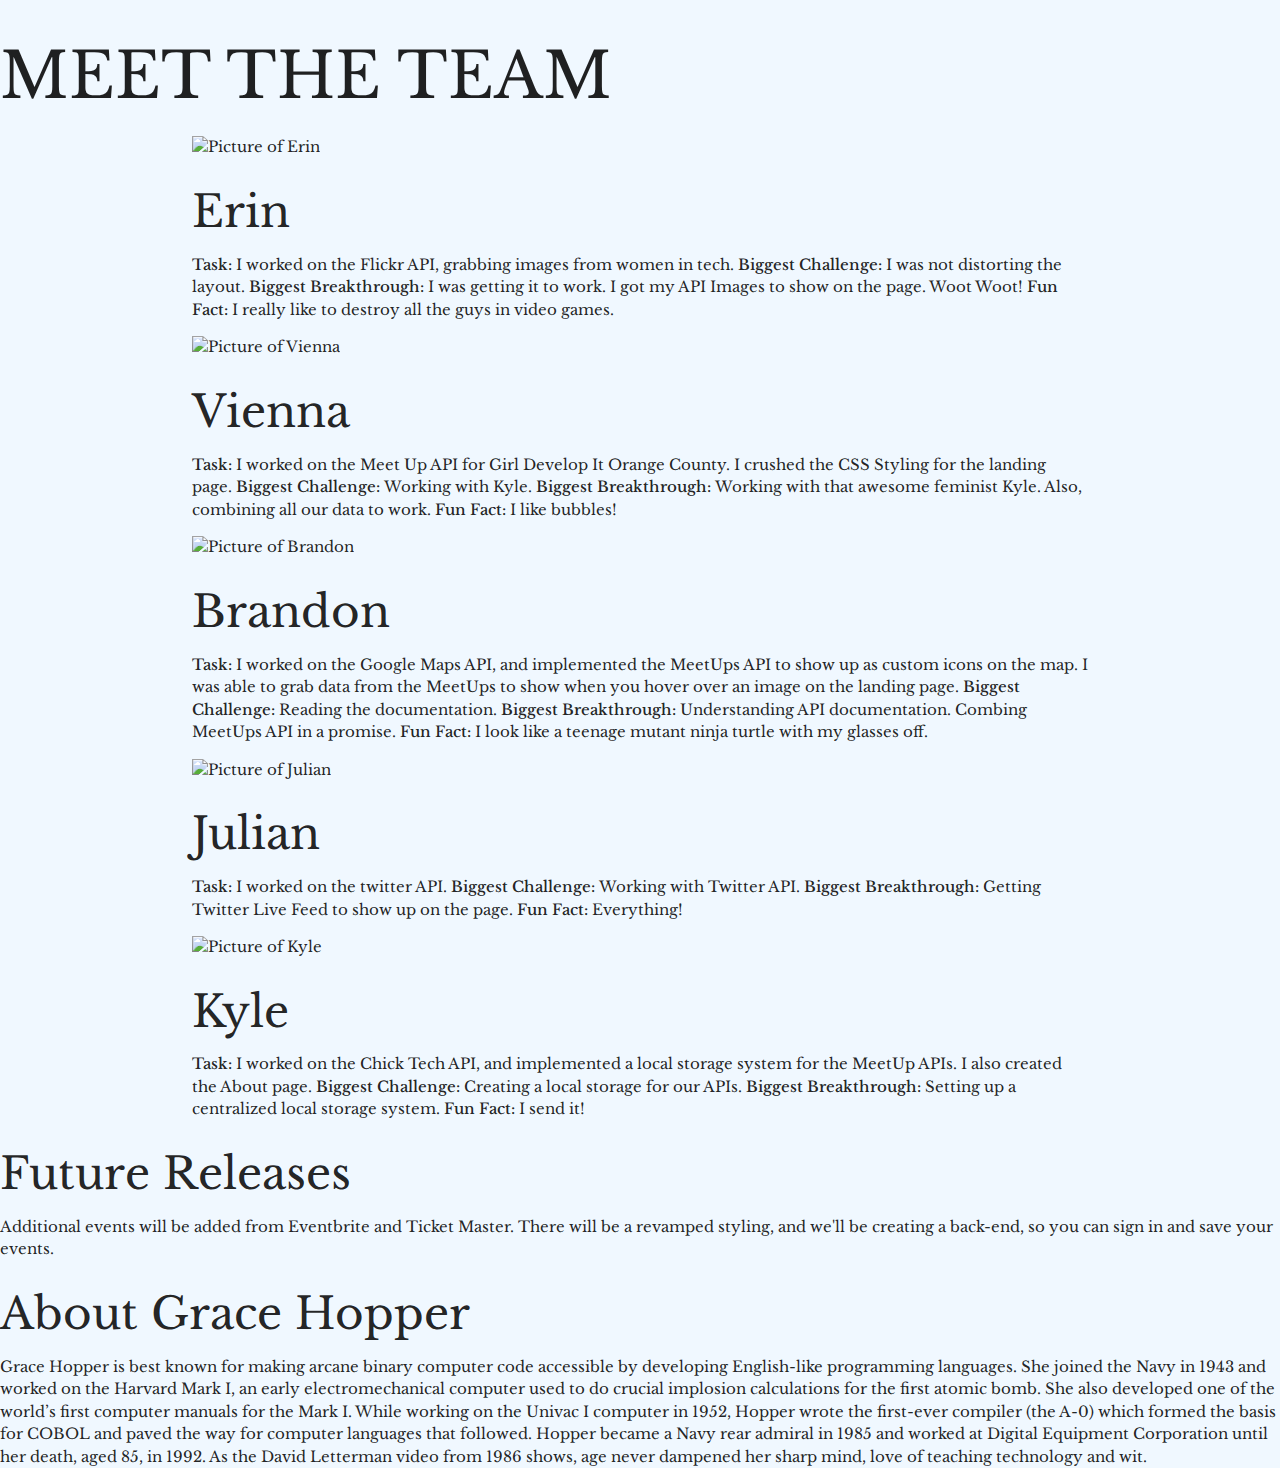
==== about.html @ a115a99a "minor css changes to aboutme page" ====
<!DOCTYPE html>

<html lang="en">
<head>
    <meta charset="UTF-8">
    <meta name="viewport" content="width=device-width, initial-scale=1.0">
    <meta http-equiv="X-UA-Compatible" content="ie=edge">
    <title>About Us</title>
    <link href="https://fonts.googleapis.com/css?family=Libre+Baskerville" rel="stylesheet">
    <link rel="stylesheet" href="https://cdnjs.cloudflare.com/ajax/libs/materialize/1.0.0/css/materialize.min.css">
    <link rel="stylesheet" href="about.css">
</head>
<body>

<header>
    <div class="headerContainer">
        <h1>MEET THE TEAM</h1>
    </div>
</header>

<div class="body-container container">
    <div class="erinContainer">
        <img src="erinImg.JPG" alt="Picture of Erin" class="erin">
        <h3>Erin</h3>
        <p><strong>Task: </strong>I worked on the Flickr API, grabbing images from women in tech. <strong>Biggest Challenge: </strong>I was not distorting the layout. <strong>Biggest Breakthrough: </strong>I was
            getting it to work. I got my API Images to show on the page. Woot Woot! <strong>Fun Fact: </strong>I really like to destroy all the guys in video games.</p>
    </div>
    
    <div class="viennaContainer">
        <img src="viennaImg.JPG" alt="Picture of Vienna" class="vienna">
        <h3>Vienna</h3>
        <p><strong>Task: </strong>I worked on the Meet Up API for Girl Develop It Orange County. I crushed the CSS Styling for the landing page. <strong>Biggest Challenge: </strong>Working with Kyle.
            <strong>Biggest Breakthrough: </strong>Working with that awesome feminist Kyle. Also, combining all our data to work. <strong>Fun Fact: </strong> I like bubbles!
        </p>
    </div>
    
    <div class="brandonContainer">
        <img src="brandonImg.JPG" alt="Picture of Brandon" class="brandon">
        <h3>Brandon</h3>
        <p><strong>Task: </strong>I worked on the Google Maps API, and implemented the MeetUps API to show up as custom icons on the map. I was able to grab data from the MeetUps to
            show when you hover over an image on the landing page. <strong>Biggest Challenge: </strong>Reading the documentation. <strong>Biggest Breakthrough: </strong>Understanding API documentation. Combing MeetUps API in a promise.
            <strong>Fun Fact: </strong>I look like a teenage mutant ninja turtle with my glasses off.</p>
    </div>
    
    <div class="julianContainer">
        <img src="julianImg.JPG" alt="Picture of Julian" class="julian">
        <h3>Julian</h3>
        <p><strong>Task: </strong>I worked on the twitter API. <strong>Biggest Challenge: </strong>Working with Twitter API. <strong>Biggest Breakthrough: </strong>Getting Twitter Live Feed to show up on the page.
        <strong>Fun Fact: </strong>Everything!</p>
    </div>
    
    <div class="kyleContainer">
        <img src="kyle.JPG" alt="Picture of Kyle" class="kyle">
        <h3>Kyle</h3>
        <p><strong>Task: </strong>I worked on the Chick Tech API, and implemented a local storage system for the MeetUp APIs. I also created the About page. <strong>Biggest Challenge: </strong>Creating a local storage for our APIs.
            <strong>Biggest Breakthrough: </strong>Setting up a centralized local storage system. <strong>Fun Fact: </strong>I send it!</p>
    </div>
        
</div>

    <div class="futureReleases">
        <h3>Future Releases</h3>
        <p>Additional events will be added from Eventbrite and Ticket Master. There will be a revamped styling, and we'll be creating a back-end, so you can sign in and save your events.</p>

        <h3>About Grace Hopper</h3>

        <p>Grace Hopper is best known for making arcane binary computer code accessible by developing English-like programming languages. She joined the Navy in 1943 and worked on the Harvard Mark I, an early electromechanical computer used to do crucial implosion calculations for the first atomic bomb. She also developed one of the world’s first computer manuals for the Mark I.

            While working on the Univac I computer in 1952, Hopper wrote the first-ever compiler (the A-0) which formed the basis for COBOL and paved the way for computer languages that followed. Hopper became a Navy rear admiral in 1985 and worked at Digital Equipment Corporation until her death, aged 85, in 1992. As the David Letterman video from 1986 shows, age never dampened her sharp mind, love of teaching technology and wit.</p>
    </div>
</body>
</html>
---- about.css ----
body {
    margin: 0;
    height: 100vh;
    width: 100vw;
    font-family: "Libre Baskerville", serif;
    background-color: aliceblue;
    /*display: flex;*/
    /*justify-content: space-between;*/

}

img {
    width: 20%;
    height: 50%;
}
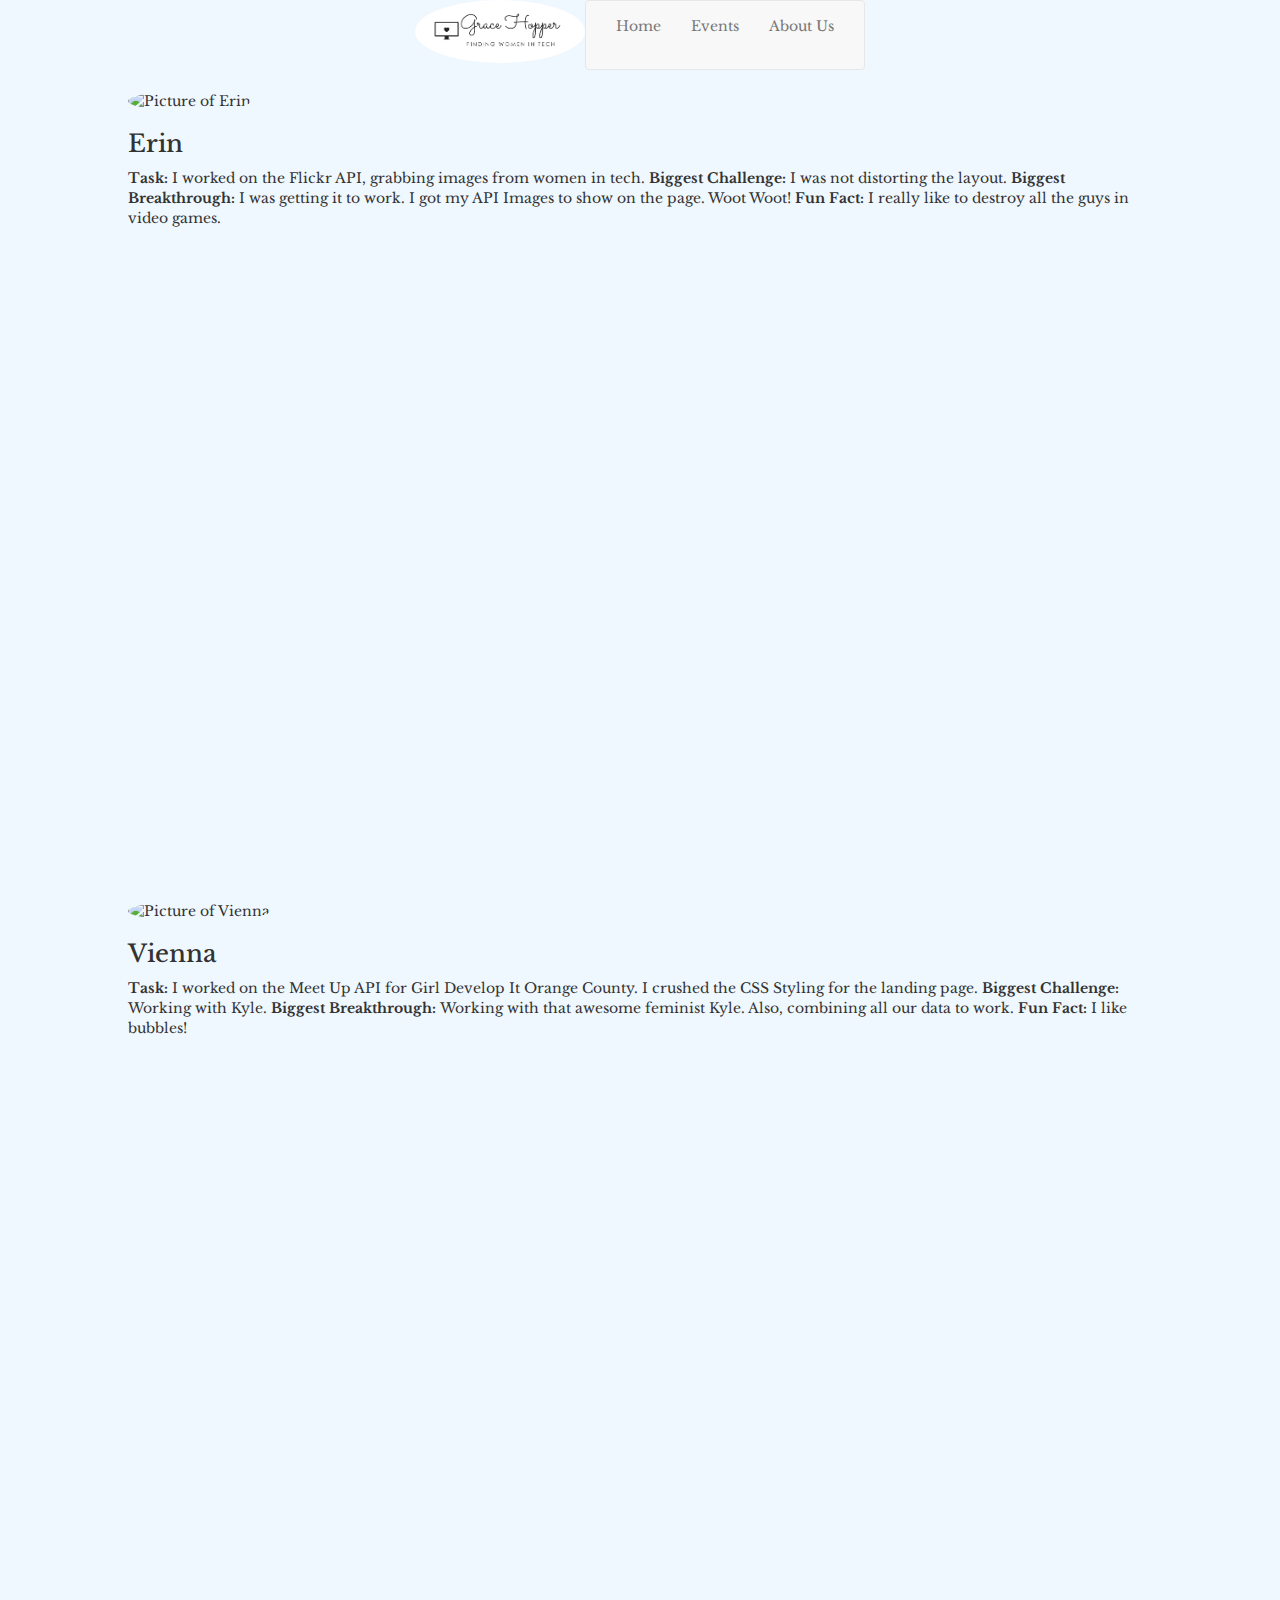
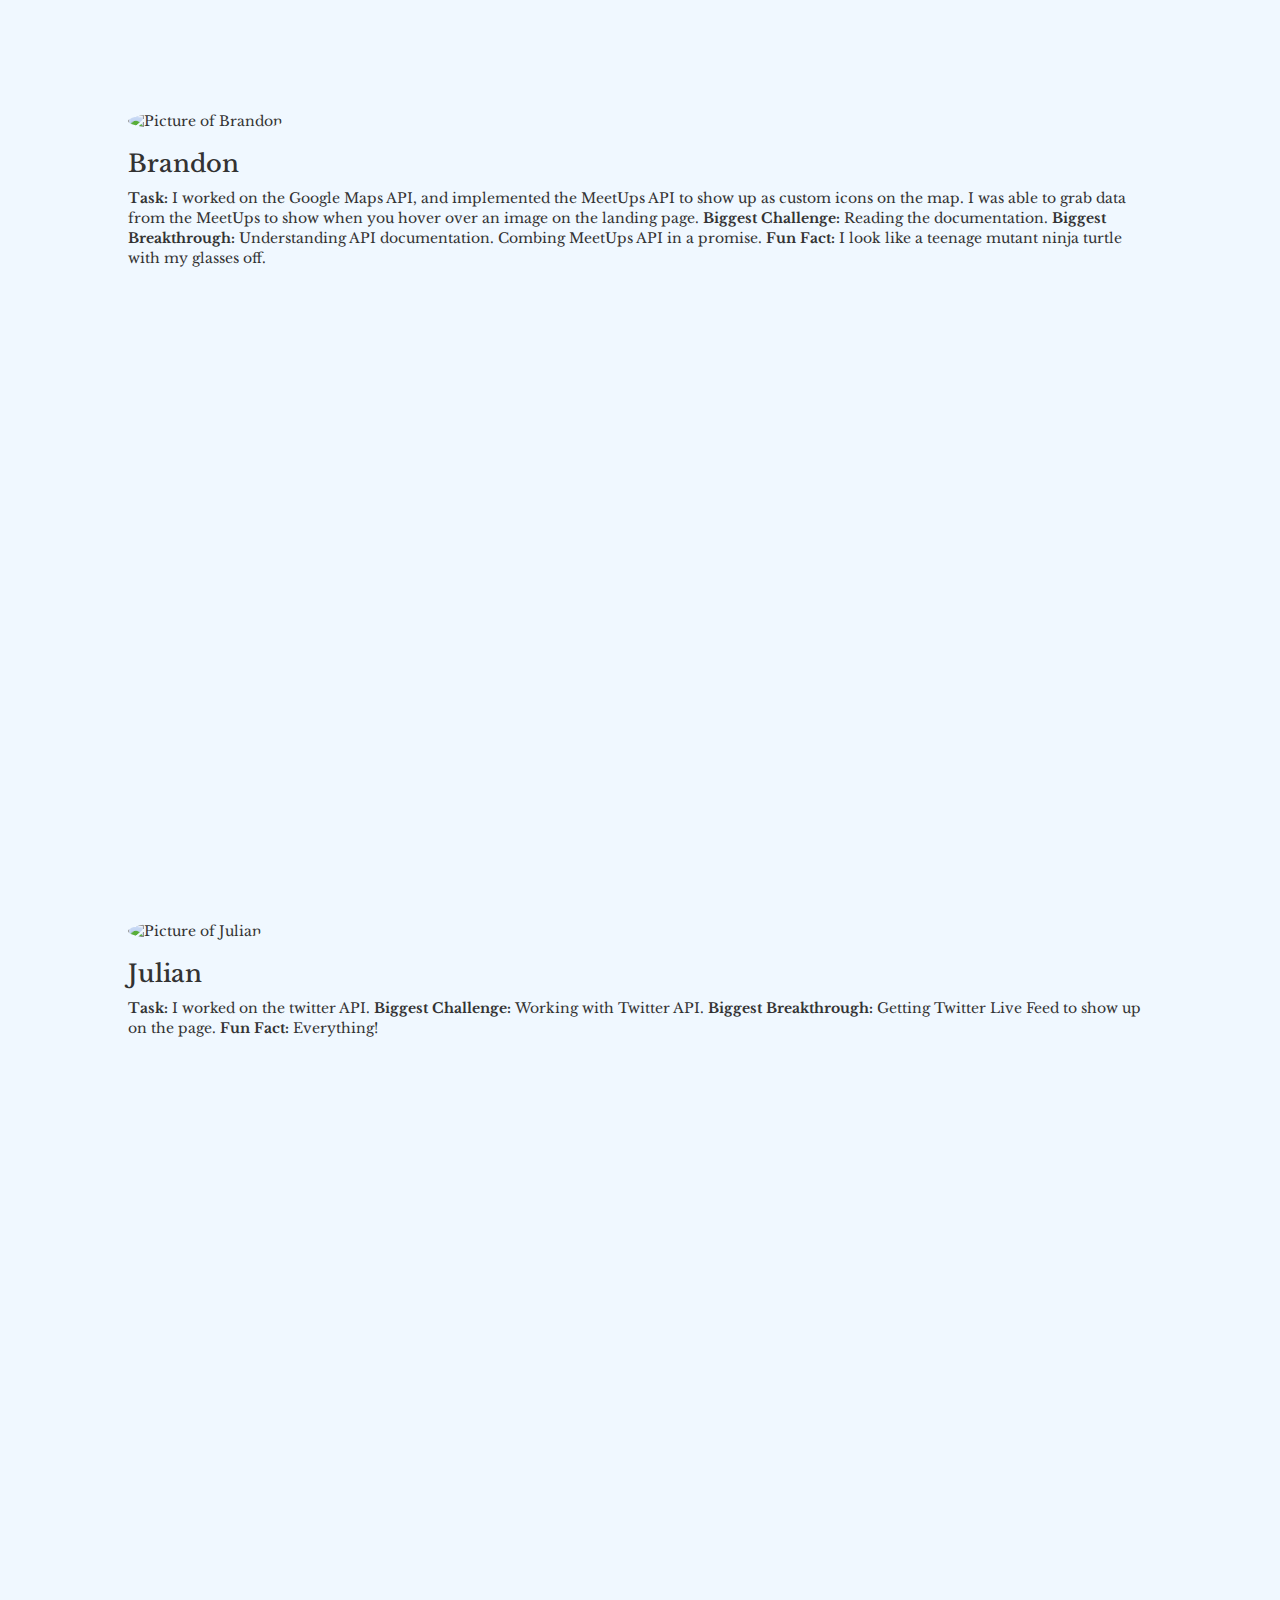
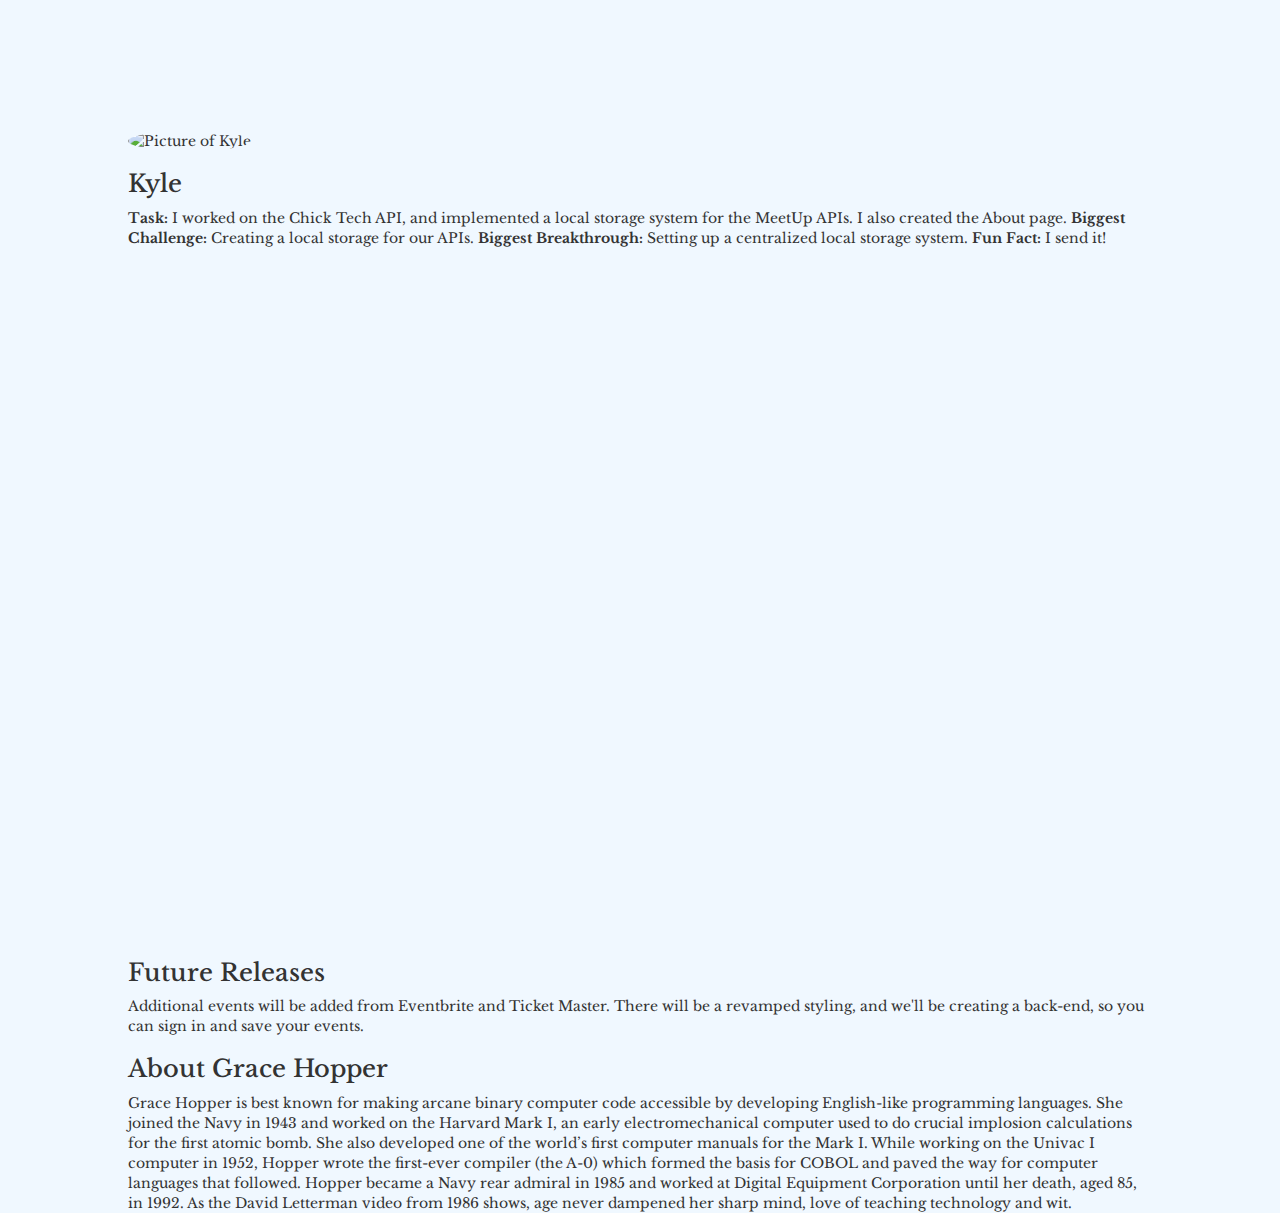
==== commit db752b9c: "Added some css" ====
--- a/about.html
+++ b/about.html
@@ -1,31 +1,55 @@
-<!DOCTYPE html>
-
+<!doctype html>
 <html lang="en">
 <head>
     <meta charset="UTF-8">
-    <meta name="viewport" content="width=device-width, initial-scale=1.0">
+    <meta name="viewport"
+          content="width=device-width, user-scalable=no, initial-scale=1.0, maximum-scale=1.0, minimum-scale=1.0">
     <meta http-equiv="X-UA-Compatible" content="ie=edge">
     <title>About Us</title>
+    <script src="https://code.jquery.com/jquery.min.js"></script>
+    <link href="https://maxcdn.bootstrapcdn.com/bootstrap/3.3.6/css/bootstrap.min.css" rel="stylesheet" type="text/css" />
+    <script src="https://maxcdn.bootstrapcdn.com/bootstrap/3.3.6/js/bootstrap.min.js"></script>
+    <script src="chickTech.js"></script>
+    <script src="girldev.js"></script>
+    <script src="main.js"></script>
     <link href="https://fonts.googleapis.com/css?family=Libre+Baskerville" rel="stylesheet">
-    <link rel="stylesheet" href="https://cdnjs.cloudflare.com/ajax/libs/materialize/1.0.0/css/materialize.min.css">
     <link rel="stylesheet" href="about.css">
 </head>
 <body>
 
-<header>
-    <div class="headerContainer">
-        <h1>MEET THE TEAM</h1>
-    </div>
-</header>
+    <header>
+            <img class = "headerImg" src="images/headerTitle.png" alt="Grace Hopper">
+    
+            <nav class="navbar navbar-default">
+                <div>
+                    <div class="navbar-header">
+                        <button type="button" class="navbar-toggle" data-toggle="collapse" data-target="#bs-example-navbar-collapse-1" aria-expanded="false">
+                            <span class="sr-only">Toggle navigation</span>
+                            <span class="icon-bar"></span>
+                            <span class="icon-bar"></span>
+                            <span class="icon-bar"></span>
+                        </button>
+                    </div>
+                
+                    <div class="collapse navbar-collapse" id="bs-example-navbar-collapse-1">
+                        <ul class="nav navbar-nav">
+                            <li class = "navigation-li"><a href="index.html">Home</a></li>
+                            <li class = "navigation-li"><a href="index.html">Events</a></li>
+                            <li class = "navigation-li"><a href="about.html">About Us</a></li>
+                        </ul>
+                    </div>
+                    
+                </div>
+            </nav>
+        </header>
 
-<div class="body-container container">
     <div class="erinContainer">
         <img src="erinImg.JPG" alt="Picture of Erin" class="erin">
         <h3>Erin</h3>
         <p><strong>Task: </strong>I worked on the Flickr API, grabbing images from women in tech. <strong>Biggest Challenge: </strong>I was not distorting the layout. <strong>Biggest Breakthrough: </strong>I was
             getting it to work. I got my API Images to show on the page. Woot Woot! <strong>Fun Fact: </strong>I really like to destroy all the guys in video games.</p>
     </div>
-    
+
     <div class="viennaContainer">
         <img src="viennaImg.JPG" alt="Picture of Vienna" class="vienna">
         <h3>Vienna</h3>
@@ -33,7 +57,7 @@
             <strong>Biggest Breakthrough: </strong>Working with that awesome feminist Kyle. Also, combining all our data to work. <strong>Fun Fact: </strong> I like bubbles!
         </p>
     </div>
-    
+
     <div class="brandonContainer">
         <img src="brandonImg.JPG" alt="Picture of Brandon" class="brandon">
         <h3>Brandon</h3>
@@ -41,22 +65,20 @@
             show when you hover over an image on the landing page. <strong>Biggest Challenge: </strong>Reading the documentation. <strong>Biggest Breakthrough: </strong>Understanding API documentation. Combing MeetUps API in a promise.
             <strong>Fun Fact: </strong>I look like a teenage mutant ninja turtle with my glasses off.</p>
     </div>
-    
+
     <div class="julianContainer">
         <img src="julianImg.JPG" alt="Picture of Julian" class="julian">
         <h3>Julian</h3>
         <p><strong>Task: </strong>I worked on the twitter API. <strong>Biggest Challenge: </strong>Working with Twitter API. <strong>Biggest Breakthrough: </strong>Getting Twitter Live Feed to show up on the page.
         <strong>Fun Fact: </strong>Everything!</p>
     </div>
-    
+
     <div class="kyleContainer">
         <img src="kyle.JPG" alt="Picture of Kyle" class="kyle">
         <h3>Kyle</h3>
         <p><strong>Task: </strong>I worked on the Chick Tech API, and implemented a local storage system for the MeetUp APIs. I also created the About page. <strong>Biggest Challenge: </strong>Creating a local storage for our APIs.
             <strong>Biggest Breakthrough: </strong>Setting up a centralized local storage system. <strong>Fun Fact: </strong>I send it!</p>
     </div>
-        
-</div>
 
     <div class="futureReleases">
         <h3>Future Releases</h3>
@@ -64,6 +86,7 @@
 
         <h3>About Grace Hopper</h3>
 
+        <!--copied from https://www.engadget.com/2016/11/18/margaret-hamilton-grace-hopper-presidential-medal-of-freedom/-->
         <p>Grace Hopper is best known for making arcane binary computer code accessible by developing English-like programming languages. She joined the Navy in 1943 and worked on the Harvard Mark I, an early electromechanical computer used to do crucial implosion calculations for the first atomic bomb. She also developed one of the world’s first computer manuals for the Mark I.
 
             While working on the Univac I computer in 1952, Hopper wrote the first-ever compiler (the A-0) which formed the basis for COBOL and paved the way for computer languages that followed. Hopper became a Navy rear admiral in 1985 and worked at Digital Equipment Corporation until her death, aged 85, in 1992. As the David Letterman video from 1986 shows, age never dampened her sharp mind, love of teaching technology and wit.</p>
--- a/about.css
+++ b/about.css
@@ -9,7 +9,59 @@
 
 }
 
+header {
+    height: 10%;
+    width: 100%;
+    display: flex;
+    justify-content: center;
+}
+
+.headerContainer {
+    display: flex;
+}
+
+
+
 img {
-    width: 20%;
-    height: 50%;
+    width: auto;
+    height: 70%;
+    border-radius: 50%;
+
+
 }
+
+.erinContainer {
+    height: 90%;
+    width: 80%;
+    margin: 0 auto;
+}
+
+.viennaContainer {
+    height: 90%;
+    width: 80%;
+    margin: 0 auto;
+}
+
+.brandonContainer {
+    height: 90%;
+    width: 80%;
+    margin: 0 auto;
+}
+
+.julianContainer {
+    height: 90%;
+    width: 80%;
+    margin: 0 auto;
+}
+
+.kyleContainer {
+    height: 90%;
+    width: 80%;
+    margin: 0 auto;
+}
+
+.futureReleases {
+    width: 80%;
+    margin: 0 auto;
+}
+
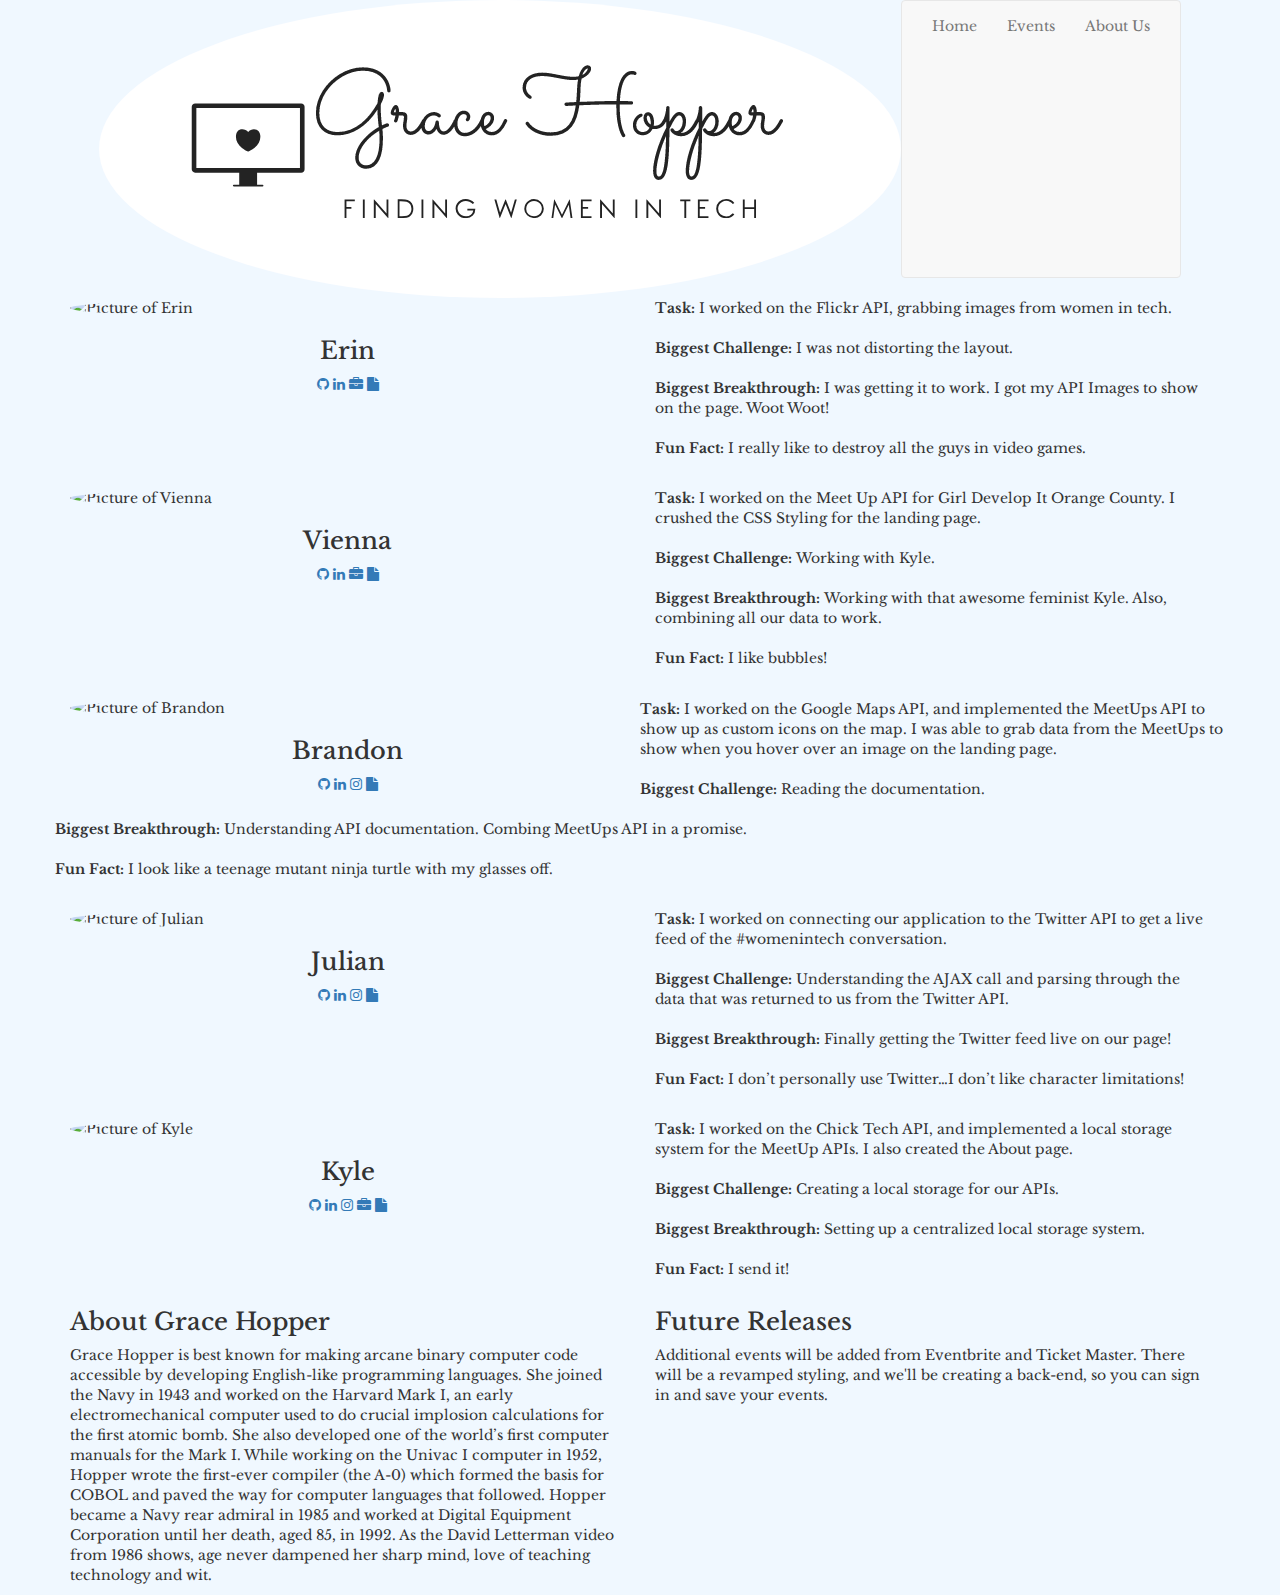
==== commit 53362169: "Added links" ====
--- a/about.html
+++ b/about.html
@@ -3,7 +3,7 @@
 <head>
     <meta charset="UTF-8">
     <meta name="viewport"
-          content="width=device-width, user-scalable=no, initial-scale=1.0, maximum-scale=1.0, minimum-scale=1.0">
+          content="width=device-width, initial-scale=1.0">
     <meta http-equiv="X-UA-Compatible" content="ie=edge">
     <title>About Us</title>
     <script src="https://code.jquery.com/jquery.min.js"></script>
@@ -13,83 +13,189 @@
     <script src="girldev.js"></script>
     <script src="main.js"></script>
     <link href="https://fonts.googleapis.com/css?family=Libre+Baskerville" rel="stylesheet">
+    <link rel="stylesheet" href="https://cdnjs.cloudflare.com/ajax/libs/font-awesome/4.7.0/css/font-awesome.min.css">
     <link rel="stylesheet" href="about.css">
 </head>
 <body>
-
-    <header>
-            <img class = "headerImg" src="images/headerTitle.png" alt="Grace Hopper">
+    <div class="container">
+        <header>
+                <img class = "headerImg" src="images/headerTitle.png" alt="Grace Hopper">
+        
+                <nav class="navbar navbar-default">
+                    <div>
+                        <div class="navbar-header">
+                            <button type="button" class="navbar-toggle" data-toggle="collapse" data-target="#bs-example-navbar-collapse-1" aria-expanded="false">
+                                <span class="sr-only">Toggle navigation</span>
+                                <span class="icon-bar"></span>
+                                <span class="icon-bar"></span>
+                                <span class="icon-bar"></span>
+                            </button>
+                        </div>
+                    
+                        <div class="collapse navbar-collapse" id="bs-example-navbar-collapse-1">
+                            <ul class="nav navbar-nav">
+                                <li class = "navigation-li"><a href="index.html">Home</a></li>
+                                <li class = "navigation-li"><a href="index.html">Events</a></li>
+                                <li class = "navigation-li"><a href="about.html">About Us</a></li>
+                            </ul>
+                        </div>
+                        
+                    </div>
+                </nav>
+            </header>
+    </div>
+
+    <!-- erin container DONE (Need Social Links) -->
+        <div class="container">
+
+            <div class="row">
+                <div class="col-md-6 col-xs-12">
+                    <img src="images/erinImg.JPG" alt="Picture of Erin" class="person center-block">
+                    <h3 class="text-center">Erin</h3>
+                    <p class="social-links text-center">
+                        <a href="https://github.com/erintait" target="_blank"><i class="fa fa-github"></i></a>
+                        <a href="https://www.linkedin.com/in/erinmtait/" target="_blank"><i class="fa fa-linkedin"></i></a>
+                        <a href="http://erintait.com/" target="_blank"><i class="fa fa-briefcase"></i></a>
+                        <a href="" target="_blank"><i class="fa fa-file"></i></a>
+                    </p>
+                </div>
+
+                <div class="col-md-6 col-xs-12">
+                    <p class="center-block"><strong>Task: </strong>I worked on the Flickr API, grabbing images from women in tech. 
+                        <br><br><strong>Biggest Challenge: </strong>I was not distorting the layout. 
+                        <br><br><strong>Biggest Breakthrough: </strong>I was getting it to work. I got my API Images to show on the page. Woot Woot! 
+                        <br><br><strong>Fun Fact: </strong>I really like to destroy all the guys in video games.
+                    </p>
+                </div>
+            </div>
+
+        </div>
+
+        <br>
     
-            <nav class="navbar navbar-default">
-                <div>
-                    <div class="navbar-header">
-                        <button type="button" class="navbar-toggle" data-toggle="collapse" data-target="#bs-example-navbar-collapse-1" aria-expanded="false">
-                            <span class="sr-only">Toggle navigation</span>
-                            <span class="icon-bar"></span>
-                            <span class="icon-bar"></span>
-                            <span class="icon-bar"></span>
-                        </button>
-                    </div>
-                
-                    <div class="collapse navbar-collapse" id="bs-example-navbar-collapse-1">
-                        <ul class="nav navbar-nav">
-                            <li class = "navigation-li"><a href="index.html">Home</a></li>
-                            <li class = "navigation-li"><a href="index.html">Events</a></li>
-                            <li class = "navigation-li"><a href="about.html">About Us</a></li>
-                        </ul>
-                    </div>
-                    
-                </div>
-            </nav>
-        </header>
-
-    <div class="erinContainer">
-        <img src="erinImg.JPG" alt="Picture of Erin" class="erin">
-        <h3>Erin</h3>
-        <p><strong>Task: </strong>I worked on the Flickr API, grabbing images from women in tech. <strong>Biggest Challenge: </strong>I was not distorting the layout. <strong>Biggest Breakthrough: </strong>I was
-            getting it to work. I got my API Images to show on the page. Woot Woot! <strong>Fun Fact: </strong>I really like to destroy all the guys in video games.</p>
-    </div>
-
-    <div class="viennaContainer">
-        <img src="viennaImg.JPG" alt="Picture of Vienna" class="vienna">
-        <h3>Vienna</h3>
-        <p><strong>Task: </strong>I worked on the Meet Up API for Girl Develop It Orange County. I crushed the CSS Styling for the landing page. <strong>Biggest Challenge: </strong>Working with Kyle.
-            <strong>Biggest Breakthrough: </strong>Working with that awesome feminist Kyle. Also, combining all our data to work. <strong>Fun Fact: </strong> I like bubbles!
-        </p>
-    </div>
-
-    <div class="brandonContainer">
-        <img src="brandonImg.JPG" alt="Picture of Brandon" class="brandon">
-        <h3>Brandon</h3>
-        <p><strong>Task: </strong>I worked on the Google Maps API, and implemented the MeetUps API to show up as custom icons on the map. I was able to grab data from the MeetUps to
-            show when you hover over an image on the landing page. <strong>Biggest Challenge: </strong>Reading the documentation. <strong>Biggest Breakthrough: </strong>Understanding API documentation. Combing MeetUps API in a promise.
-            <strong>Fun Fact: </strong>I look like a teenage mutant ninja turtle with my glasses off.</p>
-    </div>
-
-    <div class="julianContainer">
-        <img src="julianImg.JPG" alt="Picture of Julian" class="julian">
-        <h3>Julian</h3>
-        <p><strong>Task: </strong>I worked on the twitter API. <strong>Biggest Challenge: </strong>Working with Twitter API. <strong>Biggest Breakthrough: </strong>Getting Twitter Live Feed to show up on the page.
-        <strong>Fun Fact: </strong>Everything!</p>
-    </div>
-
-    <div class="kyleContainer">
-        <img src="kyle.JPG" alt="Picture of Kyle" class="kyle">
-        <h3>Kyle</h3>
-        <p><strong>Task: </strong>I worked on the Chick Tech API, and implemented a local storage system for the MeetUp APIs. I also created the About page. <strong>Biggest Challenge: </strong>Creating a local storage for our APIs.
-            <strong>Biggest Breakthrough: </strong>Setting up a centralized local storage system. <strong>Fun Fact: </strong>I send it!</p>
-    </div>
-
-    <div class="futureReleases">
-        <h3>Future Releases</h3>
-        <p>Additional events will be added from Eventbrite and Ticket Master. There will be a revamped styling, and we'll be creating a back-end, so you can sign in and save your events.</p>
-
-        <h3>About Grace Hopper</h3>
-
-        <!--copied from https://www.engadget.com/2016/11/18/margaret-hamilton-grace-hopper-presidential-medal-of-freedom/-->
-        <p>Grace Hopper is best known for making arcane binary computer code accessible by developing English-like programming languages. She joined the Navy in 1943 and worked on the Harvard Mark I, an early electromechanical computer used to do crucial implosion calculations for the first atomic bomb. She also developed one of the world’s first computer manuals for the Mark I.
-
-            While working on the Univac I computer in 1952, Hopper wrote the first-ever compiler (the A-0) which formed the basis for COBOL and paved the way for computer languages that followed. Hopper became a Navy rear admiral in 1985 and worked at Digital Equipment Corporation until her death, aged 85, in 1992. As the David Letterman video from 1986 shows, age never dampened her sharp mind, love of teaching technology and wit.</p>
+    <!-- vienna container DONE (Need Resume) -->
+        <div class="container">
+            <div class="row">
+                <div class="col-md-6 col-xs-12">
+                    <img src="images/viennaImg.JPG" alt="Picture of Vienna" class="person center-block">
+                    <h3 class="text-center">Vienna</h3>
+                    <p class="social-links text-center">
+                        <a href="https://github.com/viennaltran" target="_blank"><i class="fa fa-github"></i></a>
+                        <a href="https://www.linkedin.com/in/vienna-tran-180586159/" target="_blank"><i class="fa fa-linkedin"></i></a>
+                        <a href="viennatran.com" target="_blank"><i class="fa fa-briefcase"></i></a>
+                        <a href="" target="_blank"><i class="fa fa-file"></i></a>
+                    </p>
+                </div>
+
+                <div class="col-md-6 col-xs-12">
+                    <p><strong>Task: </strong>I worked on the Meet Up API for Girl Develop It Orange County. I crushed the CSS Styling for the landing page. 
+                        <br><br><strong>Biggest Challenge: </strong>Working with Kyle.
+                        <br><br><strong>Biggest Breakthrough: </strong>Working with that awesome feminist Kyle. Also, combining all our data to work. 
+                        <br><br><strong>Fun Fact: </strong> I like bubbles!
+                    </p>
+                </div>
+            </div>
+        </div>
+
+        <br>
+
+    <!-- Brandon container DONE (Need Social Links) -->
+        <div class="container">
+            <div class="row">
+                <div class="col-md-6 col-xs-12">
+                    <img src="images/brandonImg.JPG" alt="Picture of Brandon" class="person center-block">
+                    <h3 class="text-center">Brandon</h3>
+                    <p class="social-links text-center">
+                        <a href="" target="_blank"><i class="fa fa-github"></i></a>
+                        <a href="" target="_blank"><i class="fa fa-linkedin"></i></a>
+                        <a href="" target="_blank"><i class="fa fa-instagram"></i></a>
+                        <a href="" target="_blank"><i class="fa fa-file"></i></a>
+                    </p>
+                </div>
+
+                <div class="col-md-6 col-xs-12"></div>
+                    <p>
+                        <strong>Task: </strong>I worked on the Google Maps API, and implemented the MeetUps API to show up as custom icons on the map. I was able to grab data from the MeetUps to
+                            show when you hover over an image on the landing page. 
+                        <br><br><strong>Biggest Challenge: </strong>Reading the documentation. 
+                        <br><br><strong>Biggest Breakthrough: </strong>Understanding API documentation. Combing MeetUps API in a promise.
+                        <br><br><strong>Fun Fact: </strong>I look like a teenage mutant ninja turtle with my glasses off.
+                    </p>
+                </div>
+            </div>
+        </div>
+
+        <br>
+
+    <!-- Julian container DONE (Need Social Links) -->
+        <div class="container">
+            <div class="row">
+                <div class="col-md-6 col-xs-12">
+                    <img src="images/julianImg.JPG" alt="Picture of Julian" class="person center-block">
+                    <h3 class="text-center">Julian</h3>
+                    <p class="social-links text-center">
+                        <a href="" target="_blank"><i class="fa fa-github"></i></a>
+                        <a href="" target="_blank"><i class="fa fa-linkedin"></i></a>
+                        <a href="" target="_blank"><i class="fa fa-instagram"></i></a>
+                        <a href="" target="_blank"><i class="fa fa-file"></i></a>
+                    </p>
+                </div>
+
+                <div class="col-md-6 col-xs-12">
+                    <p><strong>Task: </strong>I worked on connecting our application to the Twitter API to get a live feed of the #womenintech conversation. 
+                        <br><br><strong>Biggest Challenge: </strong>Understanding the AJAX call and parsing through the data that was returned to us from the Twitter API. 
+                        <br><br><strong>Biggest Breakthrough: </strong>Finally getting the Twitter feed live on our page!
+                        <br><br><strong>Fun Fact: </strong>I don’t personally use Twitter…I don’t like character limitations!
+                    </p>
+                </div>
+            </div>
+        </div>
+
+        <br>
+
+    <!-- Kyle container DONE -->
+        <div class="container">
+            <div class="row">
+                <div class="col-md-6 col-xs-12">
+                    <img src="images/kyle.JPG" alt="Picture of Kyle" class="person center-block">
+                    <h3 class="text-center">Kyle</h3>
+                    <p class="social-links text-center">
+                        <a href="https://www.github.com/chronicSurfer" target="_blank"><i class="fa fa-github"></i></a>
+                        <a href="https://www.linkedin.com/in/kyle-umbarger-1035245b" target="_blank"><i class="fa fa-linkedin"></i></a>
+                        <a href="http://www.instagram.com/adventurous_kyle" target="_blank"><i class="fa fa-instagram"></i></a>
+                        <a href="http://www.kyleumbarger.com" target="_blank"><i class="fa fa-briefcase"></i></a>
+                        <a href="https://docs.google.com/document/d/e/2PACX-1vQK_NLHCXfry-AqUvhegKHmqH3kF9o5HHqcTD5EEPINO0iSbZhcNycF92vjQsRYaJekssn7uKjDfP7h/pub" target="_blank"><i class="fa fa-file"></i></a>
+                    </p>
+                </div>
+
+                <div class="col-md-6 col-xs-12">
+                    <p><strong>Task: </strong>I worked on the Chick Tech API, and implemented a local storage system for the MeetUp APIs. I also created the About page. 
+                        <br><br><strong>Biggest Challenge: </strong>Creating a local storage for our APIs.
+                        <br><br><strong>Biggest Breakthrough: </strong>Setting up a centralized local storage system. 
+                        <br><br><strong>Fun Fact: </strong>I send it!
+                    </p>
+                </div>
+            </div>
+        </div>
+    
+    <div class="container">
+        <div class="row">
+
+                <div class="col-md-6 col-xs-12">
+                        <h3>About Grace Hopper</h3>
+        
+                        <!--copied from https://www.engadget.com/2016/11/18/margaret-hamilton-grace-hopper-presidential-medal-of-freedom/-->
+                        <p>Grace Hopper is best known for making arcane binary computer code accessible by developing English-like programming languages. She joined the Navy in 1943 and worked on the Harvard Mark I, an early electromechanical computer used to do crucial implosion calculations for the first atomic bomb. She also developed one of the world’s first computer manuals for the Mark I.
+        
+                                While working on the Univac I computer in 1952, Hopper wrote the first-ever compiler (the A-0) which formed the basis for COBOL and paved the way for computer languages that followed. Hopper became a Navy rear admiral in 1985 and worked at Digital Equipment Corporation until her death, aged 85, in 1992. As the David Letterman video from 1986 shows, age never dampened her sharp mind, love of teaching technology and wit.
+                        </p>
+                </div>
+
+            <div class="col-md-6 col-xs-12">
+                    <h3>Future Releases</h3>
+                    <p>Additional events will be added from Eventbrite and Ticket Master. There will be a revamped styling, and we'll be creating a back-end, so you can sign in and save your events.</p>
+            </div>
+        </div>
     </div>
 </body>
 </html>